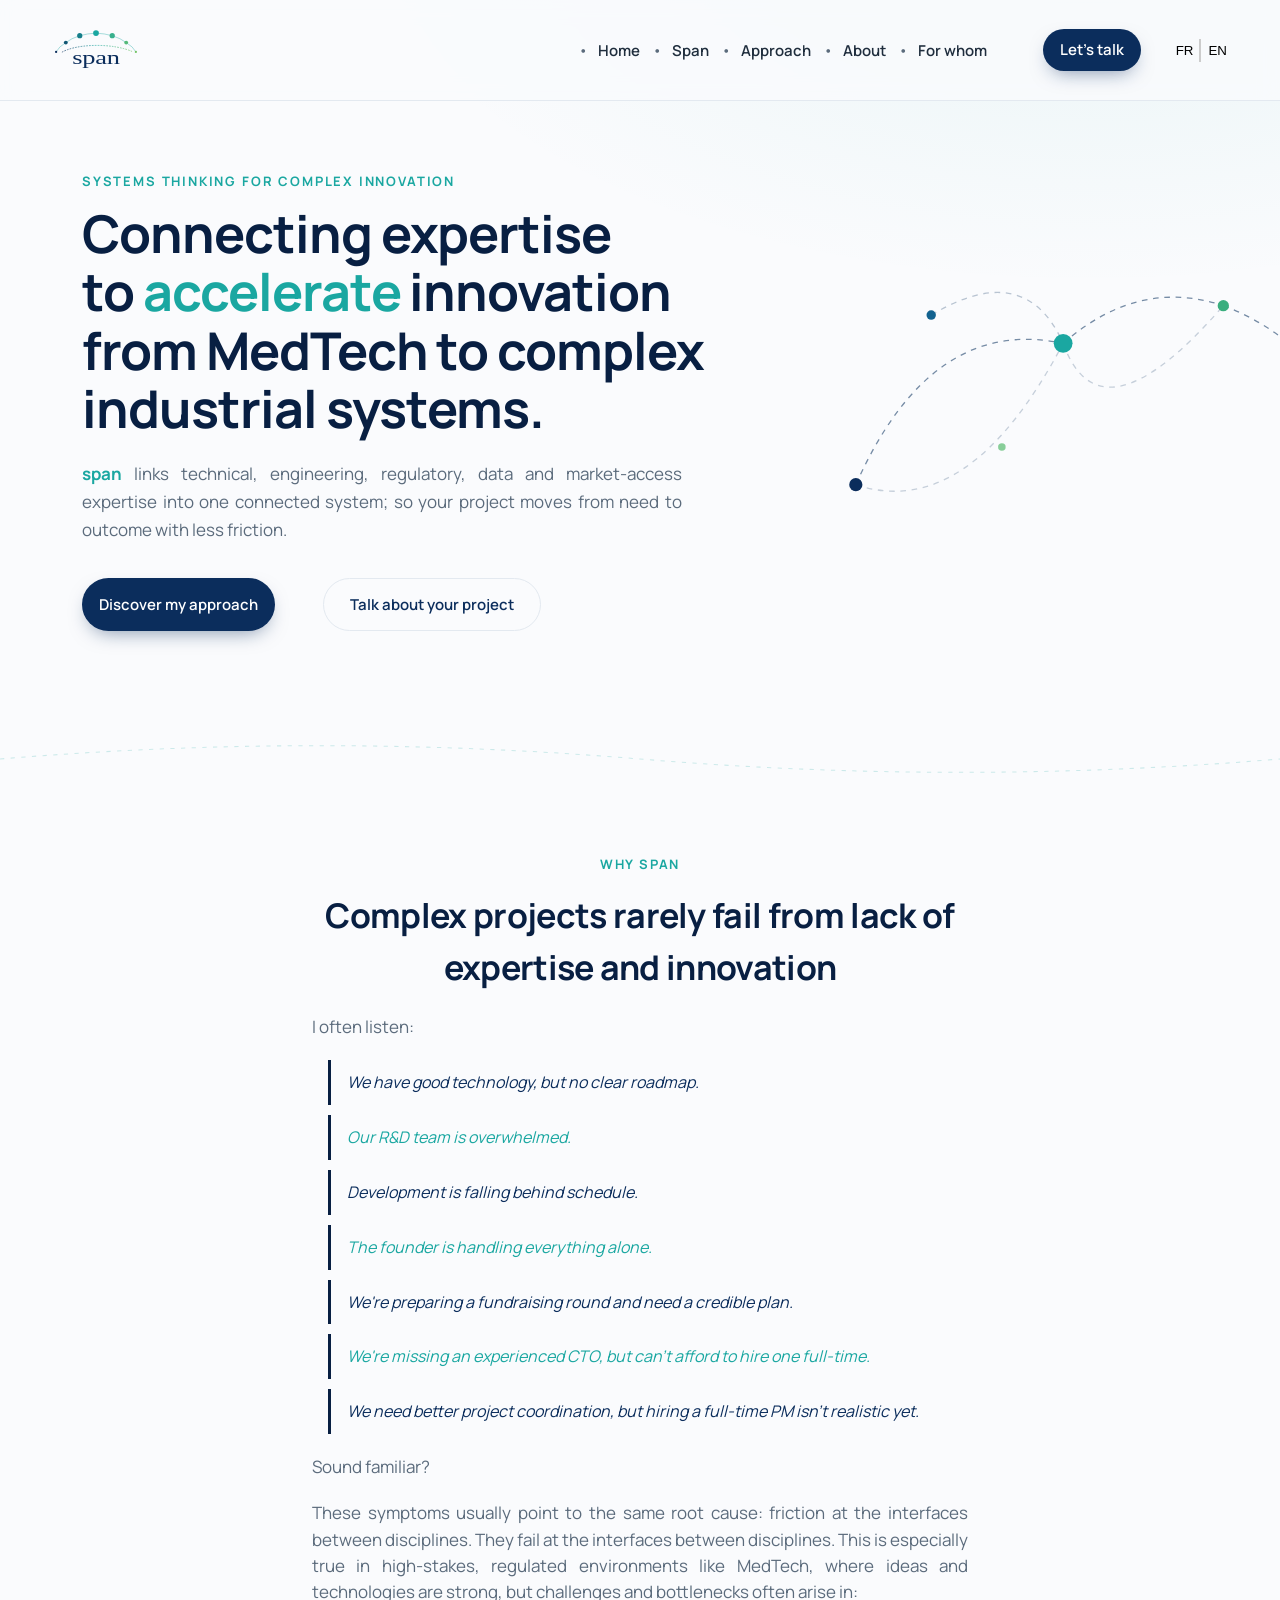
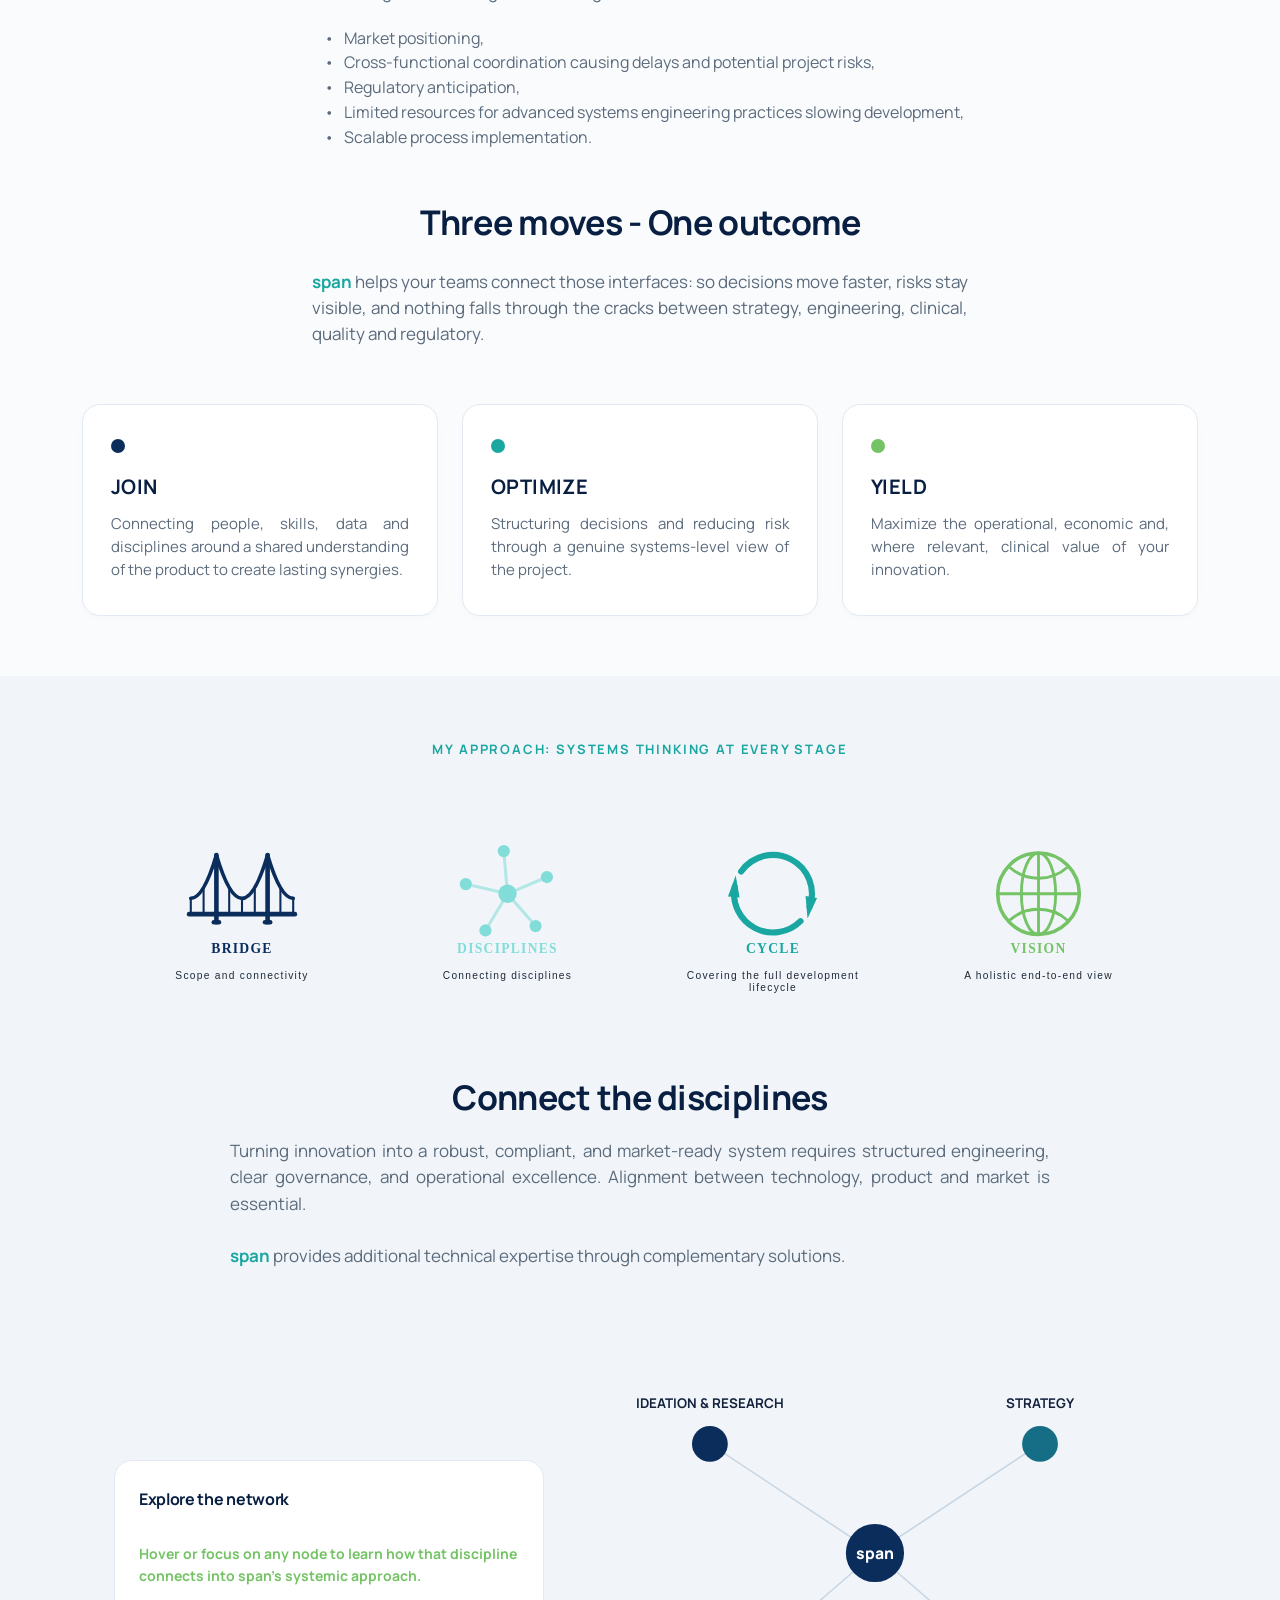
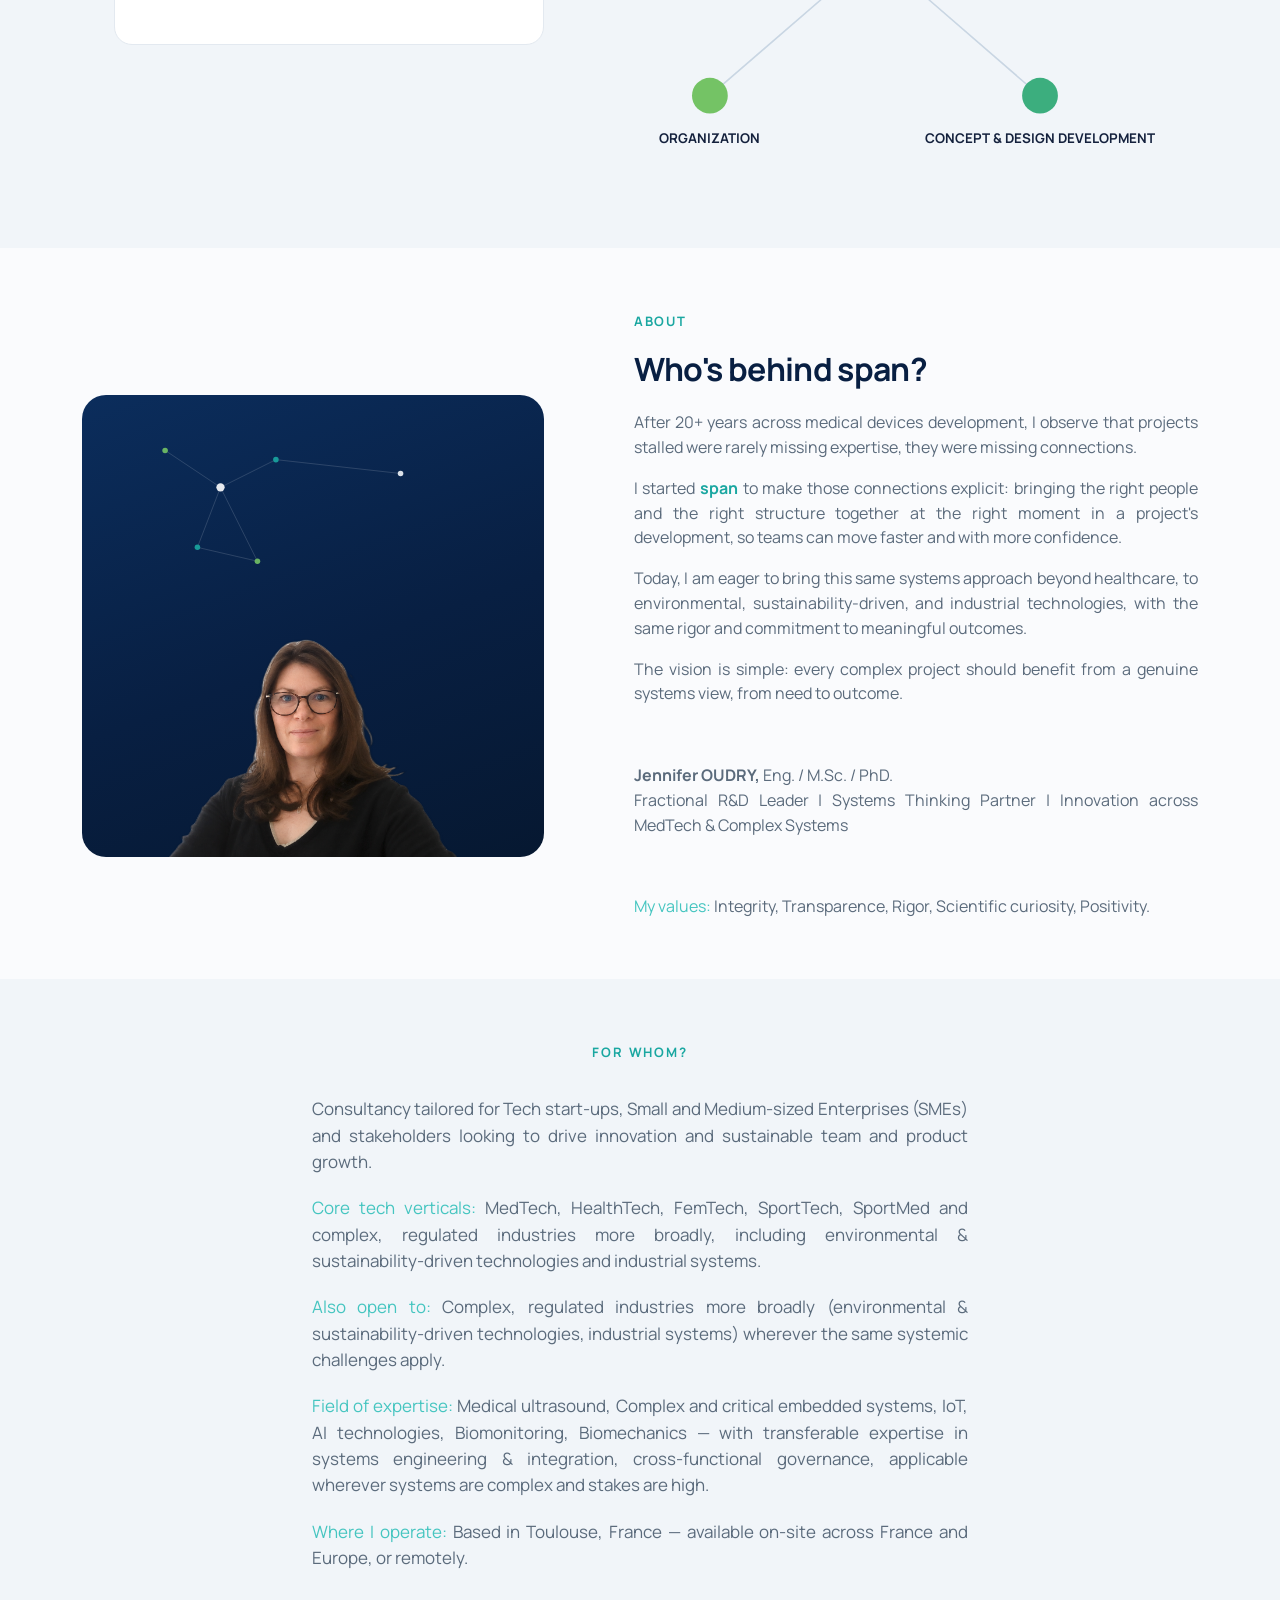
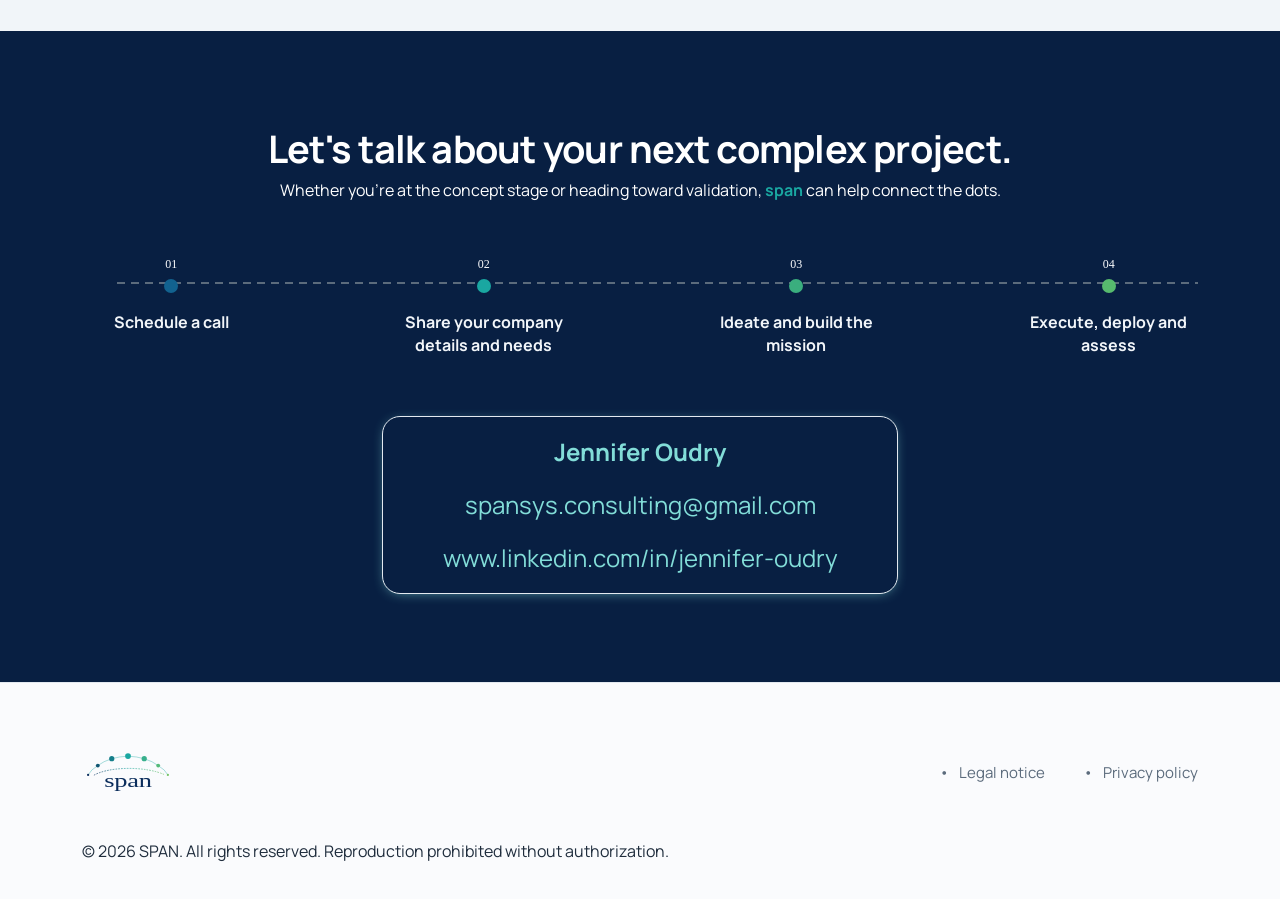
==== index.html @ c517f1c7 "first file package upload" ====
<!DOCTYPE html>
<html lang="en" class="no-js">

  <!-- ========= CONFIGURATION ========= -->
  <head>
    <meta charset="UTF-8">
    <meta name="viewport" content="width=device-width, initial-scale=1.0">
    <meta name="robots" content="noindex, nofollow">
    <title data-i18n="site.title"></title>
    <link rel="preconnect" href="https://fonts.googleapis.com">
    <link rel="preconnect" href="https://fonts.gstatic.com" crossorigin>
    <link href="https://fonts.googleapis.com/css2?family=Manrope:wght@400;500;600;700;800&display=swap" rel="stylesheet">
    <link rel="stylesheet" href="css/style.css">
    <noscript>
      <style>.reveal{opacity:1 !important; transform:none !important;}</style>
    </noscript>
  </head>

  <!-- ========= BODY ========= -->
  <body>

    <!-- ---------- Header ---------- -->
    <header>
      <nav class="nav">
        <a href="#home" class="nav-logo" aria-label="span home">
          <img src="images/logo_square_only.svg" alt="Logo Span">
        </a>
        <button class="nav-toggle" id="navToggle" aria-label="Toggle menu"><span></span><span></span><span></span></button>
        <ul class="nav-links" id="navLinks">
          <li><a href="#home" data-i18n="menu.home"></a></li>
          <li><a href="#why" data-i18n="menu.why"><a></li>       
          <li><a href="#approach" data-i18n="menu.approach"></a></li>
          <li><a href="#about" data-i18n="menu.about"></a></li>
          <li><a href="#whom" data-i18n="menu.whom"></a></li>
          <!--<li><a href="#contact">Contact</a></li>-->      
        </ul>
        <a href="#contact" class="btn btn-primary"><p data-i18n="menu.contact"></p></a>        
        <div class="lang-switch">
          <button data-lang="fr" data-i18n="configparam.lang2"></button>
          <button data-lang="en" data-i18n="configparam.lang1"></button>
      </div>
      </nav>
    </header>

    <!-- ---------- Main ---------- -->

    <main>

      <!-- ---- HERO ---- -->
      <section class="hero" id="home">
        <div class="container hero-grid">
          <div class="reveal in">
            <span class="eyebrow" data-i18n="hero.title"></span>

            <h1>
              <span data-i18n="hero.subtitle_part1"></span>
              <span><br></span>
              <span data-i18n="hero.subtitle_part2"></span>
              <span class="accent" data-i18n="hero.subtitle_part3"></span>
              <span data-i18n="hero.subtitle_part4"></span>
            </h1>

            <p class="hero-sub"> 
              <span class="highlight" data-i18n="hero.text_part1"></span>
              <span data-i18n="hero.text_part2"></span>
            </p>
          
            <div class="hero-actions">
              <a href="#approach" class="btn btn-primary" data-i18n="hero.button1"></a>
              <a href="#contact" class="btn btn-ghost" data-i18n="hero.button2"></a>
            </div>
          </div>

          <div class="hero-visual">
            <svg viewBox="-50 0 680 420" fill="none" xmlns="http://www.w3.org/2000/svg" style="width: 150%; max-width: 900px; height: auto;">
              <defs>
                <linearGradient id="edgeGrad" x1="-20" y1="0" x2="650" y2="420">
                  <stop offset="0%" stop-color="#0B2D5C"/>
                  <stop offset="50%" stop-color="#1AA7A1"/>
                  <stop offset="100%" stop-color="#74C365"/>
                </linearGradient>
              </defs>
              <g stroke="url(#edgeGrad)" stroke-width="1.4" opacity="0.55">
                <path class="edge" d="M40 300 Q120 120 260 150"/>
                <path class="edge" d="M260 150 Q340 80 430 110"/>
                <path class="edge" d="M430 110 Q510 140 560 220"/>
                <path class="edge" d="M40 300 Q160 340 260 150" opacity="0.4"/>
                <path class="edge" d="M260 150 Q300 260 430 110" opacity="0.4"/>
                <path class="edge" d="M120 120 Q220 60 260 150" opacity="0.5"/>
              </g>
              <g>
                <circle class="node" cx="40" cy="300" r="7" fill="#0B2D5C"/>
                <circle class="node" cx="120" cy="120" r="5" fill="#12628F"/>
                <circle class="node" cx="260" cy="150" r="10" fill="#1AA7A1"/>
                <circle class="node" cx="430" cy="110" r="6" fill="#3AAE7E"/>
                <circle class="node" cx="560" cy="220" r="8" fill="#74C365"/>
                <circle class="node" cx="195" cy="260" r="4" fill="#57BA6E" opacity="0.7"/>
              </g>
            </svg>        
          </div>      
        </div>
      </section>

      <!-- ---- divider ---- -->
      <div class="divider">
        <svg viewBox="0 0 1200 60" preserveAspectRatio="none" xmlns="http://www.w3.org/2000/svg">
          <path d="M0 30 Q 300 5 600 30 T 1200 30" stroke="#1AA7A1" stroke-width="1" fill="none" stroke-dasharray="4 6"/>
        </svg>
      </div>
      
      <!-- ---- SECTION: WHY ---- -->
      <section class="section-pad why" id="why">
      
        <div class="container why-inner reveal">
          <span class="eyebrow" data-i18n="why.title"></span>
          <h2 data-i18n="why.subtitle1"></h2>
          <p data-i18n="why.text1_part1"></p>
          <p></p>    
          <p>
            <blockquote class="pain-quote" data-i18n="why.text1_part2"></blockquote>
            <blockquote class="pain-quote" style="color: #1AA7A1;" data-i18n="why.text1_part3"></blockquote>
            <blockquote class="pain-quote" data-i18n="why.text1_part4"></blockquote>
            <blockquote class="pain-quote" style="color: #1AA7A1;" data-i18n="why.text1_part5"></blockquote>
            <blockquote class="pain-quote" data-i18n="why.text1_part6"></blockquote>
            <blockquote class="pain-quote" style="color: #1AA7A1;" data-i18n="why.text1_part7"></blockquote>
            <blockquote class="pain-quote" data-i18n="why.text1_part8"></blockquote>
          </p>
          <p></p>  
          <p data-i18n="why.text1_part9"></p>
          <p data-i18n="why.text1_part10"></p>
          <p>
            <ul>
              <li data-i18n="why.text1_part11"></li>
              <li data-i18n="why.text1_part12"></li>
              <li data-i18n="why.text1_part13"></li>
              <li data-i18n="why.text1_part14"></li>
              <li data-i18n="why.text1_part15"></li>
            </ul> 
          </p>
          <p><br></p>
        </div>
        
        <div class="container why-inner reveal">  
          <h2 class="section-title" data-i18n="why.subtitle2"></h2>
          <p> 
            <span class="highlight" data-i18n="why.text2_part1"></span>
            <span data-i18n="why.text2_part2"></span>
          </p>
        </div>
          
        <div class="container">
          <div class="triad">
            <div class="triad-line"></div>
            <div class="triad-card reveal">
              <div class="triad-dot" style="background:var(--navy)"></div>
              <h3 data-i18n="why.card1_title"></h3>
              <p data-i18n="why.card1_text"></p>
            </div>
            <div class="triad-card reveal">
              <div class="triad-dot" style="background:var(--turquoise)"></div>
              <h3 data-i18n="why.card2_title"></h3>
              <p data-i18n="why.card2_text"></p>
            </div>
            <div class="triad-card reveal">
              <div class="triad-dot" style="background:var(--green)"></div>
              <h3 data-i18n="why.card3_title"></h3>
              <p data-i18n="why.card3_text"></p>
            </div>
          </div>        
        </div>      
      </section>
      
      <!-- ---- SECTION: APPROACH ---- -->
      <section class="section-pad" id="approach" style="background:var(--bg-alt)">
        <div class="container">

          <div class="section-head reveal">
            <span class="eyebrow" data-i18n="approach.title"></span>
            
            <div class="container">
              <div class="systhinking-grid">
                <img src="images/icon_square_bridge_fr.svg" alt="Icon bridge" class="icon-fr">
                <img src="images/icon_square_bridge_en.svg" alt="Icon bridge" class="icon-en">        
                
                <img src="images/icon_square_disciplines_fr.svg" alt="Icon disciplines" class="icon-fr">      
                <img src="images/icon_square_disciplines_en.svg" alt="Icon disciplines" class="icon-en">
                
                <img src="images/icon_square_cycle_fr.svg" alt="Icon cycle" class="icon-fr">      
                <img src="images/icon_square_cycle_en.svg" alt="Icon cycle" class="icon-en">      
                
                <img src="images/icon_square_vision_fr.svg" alt="Icon vision" class="icon-fr"> 
                <img src="images/icon_square_vision_en.svg" alt="Icon vision" class="icon-en">                 
                
              </div>
            </div>  

            <h2><br></h2>
            <h2 class="section-title" data-i18n="approach.subtitle"></h2>
            
            <p class="section-sub">
              <span data-i18n="approach.text1_part1"></span>
              <span><br><br></span>
              <span class="highlight" data-i18n="approach.text1_part2"></span>
              <span data-i18n="approach.text1_part3"></span>
            </p>
          </div>
          
          <div class="container">      
            <div class="network-layout reveal">
              <div class="network-desc" id="netDesc">                      
                <h4 class="node-subtitle" data-i18n="approach.network_intro1"></h4>                 
                
                <div class="node-block" data-block="1">
                  <h5 class="node-texttitle" data-i18n="approach.network_intro2"></h5>
                  <ul class="node-textitems"></ul>
                </div>           

                <div class="node-block" data-block="2">
                  <h5 class="node-texttitle"></h5>
                  <ul class="node-textitems"></ul>
                </div>  
              </div>  

              <div class="network-canvas">  
                <svg viewBox="0 0 520 420" xmlns="http://www.w3.org/2000/svg">
                                
                  <g stroke="#C9D6E3" stroke-width="1.4" fill="none">
                    <line class="net-line" x1="260" y1="210" x2="112.5" y2="112.5"/>              
                    <line class="net-line" x1="260" y1="210" x2="407.5" y2="112.5"/>              
                    <line class="net-line" x1="260" y1="210" x2="407.2" y2="337.5"/>              
                    <line class="net-line" x1="260" y1="210" x2="112.5" y2="337.5"/>        
                  </g>

                  <g 
                    class="net-node" 
                    tabindex="0" 
                    data-i18n-attr="
                      data-subtitle:approach.node1_subtitle;
                      data-text1title:approach.node1_text1_title;
                      data-text2title:approach.node1_text2_title;
                    "
                    data-i18n-list1="approach.node1_text1_items"
                    data-i18n-list2="approach.node1_text2_items"
                  >
                    <circle cx="112.5" cy="112.5" r="16" fill="#0B2D5C"/>
                    <text x="112.5" y="80" text-anchor="middle" font-size="12" fill="#14213D" data-i18n="approach.node1_title"></text>
                  </g>  

                  <g 
                    class="net-node" 
                    tabindex="0" 
                    data-i18n-attr="
                      data-subtitle:approach.node2_subtitle;
                      data-text1title:approach.node2_text1_title;
                      data-text2title:approach.node2_text2_title;
                    "
                    data-i18n-list1="approach.node2_text1_items"
                    data-i18n-list2="approach.node2_text2_items"
                  >
                    <circle cx="407.5" cy="112.5" r="16" fill="#166E86"/>
                    <text x="407.5" y="80" text-anchor="middle" font-size="12" fill="#14213D" data-i18n="approach.node2_title"></text>
                  </g>

                  <g 
                    class="net-node" 
                    tabindex="0" 
                    data-i18n-attr="
                      data-subtitle:approach.node3_subtitle;
                      data-text1title:approach.node3_text1_title;
                      data-text2title:approach.node3_text2_title;
                    "
                    data-i18n-list1="approach.node3_text1_items"
                    data-i18n-list2="approach.node3_text2_items"
                  >
                    <circle cx="407.5" cy="337.5" r="16" fill="#3CAE7E"/>
                    <text x="407.5" y="380" text-anchor="middle" font-size="12" fill="#14213D" data-i18n="approach.node3_title"></text>
                  </g>

                  <g 
                    class="net-node" 
                    tabindex="0" 
                    data-i18n-attr="
                      data-subtitle:approach.node4_subtitle;
                      data-text1title:approach.node4_text1_title;
                      data-text2title:approach.node4_text2_title;
                    "
                    data-i18n-list1="approach.node4_text1_items"
                    data-i18n-list2="approach.node4_text2_items"
                  >
                    <circle cx="112.5" cy="337.5" r="16" fill="#74C365"/>
                    <text x="112.5" y="380" text-anchor="middle" font-size="12" fill="#14213D" data-i18n="approach.node4_title"></text>
                  </g>

                  <circle cx="260" cy="210" r="26" fill="#0B2D5C"/>
                  <text x="260" y="215" text-anchor="middle" font-size="14" font-weight="800" fill="#fff" data-i18n="approach.nodecenter_title"></text>                

                </svg>
              </div>      
            </div>  
          </div>

        </div>
      </section>

      <!-- ---- SECTION: ABOUT ---- -->
      <section class="section-pad" id="about">
        <div class="container about-grid">
          <div class="about-photo reveal">
            <svg viewBox="0 0 500 700" xmlns="http://www.w3.org/2000/svg">
              <g stroke="rgba(255,255,255,0.35)" stroke-width="1" fill="none">
                <line x1="80" y1="120" x2="200" y2="200"/>
                <line x1="200" y1="200" x2="320" y2="140"/>
                <line x1="200" y1="200" x2="150" y2="330"/>
                <line x1="200" y1="200" x2="280" y2="360"/>
                <line x1="150" y1="330" x2="280" y2="360"/>
                <line x1="320" y1="140" x2="590" y2="170"/>
              </g>
              <circle cx="80" cy="120" r="6" fill="#74C365"/>
              <circle cx="320" cy="140" r="6" fill="#1AA7A1"/>
              <circle cx="200" cy="200" r="9" fill="#fff"/>
              <circle cx="150" cy="330" r="6" fill="#1AA7A1"/>
              <circle cx="280" cy="360" r="6" fill="#74C365"/>
              <circle cx="590" cy="170" r="6" fill="#F1F5F9"/>
            </svg> 
            <img src="images/about_photo.png" alt="Photo Span">
          </div>

          <div class="about-text reveal">
            <span class="eyebrow" data-i18n="about.title"></span>
            <h2 data-i18n="about.subtitle"></h2>
            <p data-i18n="about.text_part1"></p>
            <p>
              <span data-i18n="about.text_part2a"></span> 
              <span class="highlight" data-i18n="about.text_part2b"></span>
              <span data-i18n="about.text_part2c"></span> 
            </p>  
            <p data-i18n="about.text_part3"></p>
            <p data-i18n="about.text_part4"></p>
            <p><br></p>
            <p>            
              <span class="highlight2" data-i18n="about.sign_part1a"></span>
              <span data-i18n="about.sign_part1b"></span>
              <span><br></span>
              <span data-i18n="about.sign_part1c"></span>
            </p>
            <p><br></p>  
            <p>            
              <span class="highlight3" data-i18n="about.val_part1a"></span>
              <span data-i18n="about.val_part1b"></span>
            </p>         
          </div>
        </div>
      </section>

      <!-- ---- SECTION: For whom ---- -->
      <section class="section-pad whom" id="whom">
        <div class="container whom-inner reveal">
          <span class="eyebrow" data-i18n="whom.title"></span>
          <p data-i18n="whom.text_part1"></p>
          <p>
            <span class="highlight3" data-i18n="whom.text_part2a"></span>
            <span data-i18n="whom.text_part2b"></span>
          </p>
          <p>
            <span class="highlight3" data-i18n="whom.text_part3a"></span>
            <span data-i18n="whom.text_part3b"></span>  
          </p>
          <p>
            <span class="highlight3" data-i18n="whom.text_part4a"></span>
            <span data-i18n="whom.text_part4b"></span>
          </p>
          <p>
            <span class="highlight3" data-i18n="whom.text_part5a"></span>
            <span data-i18n="whom.text_part5b"></span>
          </p>
        </div>
      </section>
        
      <!-- ---- CTA ---- -->
      <section class="cta-band" id="contact">
        <div class="container reveal">
          <h2 data-i18n="cta.title"></h2>
          <p1>
            <span data-i18n="cta.subtitle_part1a"></span>
            <span class="highlight" data-i18n="cta.subtitle_part1b"></span>
            <span data-i18n="cta.subtitle_part1c"></span>
          </p1>
          <p1><br><br><br></p1>
          
          <div class="cycle-wrap reveal">
            <div class="cycle-track">
              <div class="cycle-step"><span class="num">01</span><div class="cycle-dot"></div><span class="label"><span style="font-weight:bold;" data-i18n="cta.act_step1"></span></span></div>
              <div class="cycle-step"><span class="num">02</span><div class="cycle-dot"></div><span class="label"><span style="font-weight:bold;" data-i18n="cta.act_step2"></span></span></div>
              <div class="cycle-step"><span class="num">03</span><div class="cycle-dot"></div><span class="label"><span style="font-weight:bold;" data-i18n="cta.act_step3"></span></span></div>
              <div class="cycle-step"><span class="num">04</span><div class="cycle-dot"></div><span class="label"><span style="font-weight:bold;" data-i18n="cta.act_step4"></span></span></div>	  
            </div>      
          </div>
          
          <div class="container cta-grid">
            <div class="cta-grid-contact reveal">
              <p>    
                <span class="highlight2" data-i18n="contact.name"></span>
              </p>
              <p><a href="mailto:spansys.consulting@gmail.com" data-i18n="contact.email"></a></p>
              <p><a href="https://www.linkedin.com/in/jennifer-oudry" target="_blank" rel="noopener noreferrer" data-i18n="contact.linkedin"></a></p>
              <p> </p>	  	       
            </div>
          </div>     
          
        </div>
      </section>
      
    </main>

    <!-- ---------- Footer ---------- -->
    <footer>
      <div class="container footer-grid">
        <div class="footer-logo">
          <a href="#home" class="nav-logo" aria-label="span home">
            <img src="images/logo_square_only.svg" alt="Logo Span">
          </a>
        </div>
        <ul class="footer-links">      
          <li><a href="pages/Legal notice & Privacy policy.html" data-i18n="footer.legalnotice"></a></li>
          <li><a href="pages/Legal notice & Privacy policy.html" data-i18n="footer.policy"></a></li>      
        </ul>
        <div class="footer-copy" data-i18n="footer.copy"></div>
      </div>  
    </footer>

    <!-- ---------- Script ---------- -->
    <script src="js/i18n.js"></script>
    <script src="js/main.js"></script>
  
  </body>

</html>
---- css/style.css ----
/* ========= CONFIGURATION CSS ========= */

  :root{
    --navy:#0B2D5C;
    --navy-deep:#081F42;
    --turquoise:#1AA7A1;
    --Teal500:#45C5C0;
    --Teal300:#82DDD8;
    --green:#74C365;
    --green300:#B7E4A6;
    --bg:#FAFBFD;
    --bg-alt:#F1F5F9;
    --text:#1F2D3D;
    --text-soft:#5B6B7C;
    --line:rgba(11,45,92,0.12);
    --border:#E3E9F0;
    --radius:16px;
    --radius-card:18px;
    --section-gap:120px;
    --max-w:1180px;
  }

  *{box-sizing:border-box;}
  html{
    scroll-behavior:smooth;
    scroll-padding-top: 0px;
  }
  body{
    margin:0;
    font-family:'Manrope',Arial,sans-serif;
    font-weight:400;
    color:var(--text);
    background:var(--bg);
    line-height:1.55;
    -webkit-font-smoothing:antialiased;
  }
  h1,h2,h3,h4{font-weight:700; margin:0; letter-spacing:-0.02em; color:var(--navy-deep);}
  p{margin:0;text-align: justify;}
  p1{margin:0;text-align: center;}
  a{color:inherit; text-decoration:none;}
  ul{margin:0; padding:0; list-style:none;}
  img,svg{display:block; max-width:100%;}
  .container{max-width:var(--max-w); margin:0 auto; padding:0 32px;}
  section{padding:0;}
  .section-pad{padding:96px 0;}
  @media(min-width:900px){ .section-pad{padding: calc(var(--section-gap)/2) 0;} }

  .eyebrow{
    display:inline-block; font-size:13px; font-weight:700; letter-spacing:0.14em;
    text-transform:uppercase; color:var(--turquoise); margin-bottom:14px;
  }

  .highlight{
    font-weight:700;
    color:#1AA7A1;
  }
  .highlight2{
    font-weight:700;
  }
  .highlight3{
    color:#45C5C0;
  }
  
  /* Buttons */
  .btn{
    display:inline-flex; align-items:center; gap:8px;
    padding:14px 26px; border-radius:100px; font-weight:600; font-size:15px;
    cursor:pointer; border:1.5px solid transparent; transition:transform .25s ease, box-shadow .25s ease, background .25s ease;
    white-space:nowrap;
  }
  .btn:hover{ transform:translateY(-2px); }
  .btn-primary{ 
    padding:8px 16px; 
    background:var(--navy); 
    color:#fff; 
    box-shadow:0 8px 20px -8px rgba(11,45,92,0.55); 
    margin-right: 32px; /* espace après le bouton */
  }
  .btn-primary:hover{ box-shadow:0 12px 26px -8px rgba(11,45,92,0.65); }
  .btn-primary p{ color:#fff; }
  .btn-ghost{ background:transparent; color:var(--navy); border-color:var(--border); }
  .btn-ghost:hover{ border-color:var(--navy); }
  .btn-on-dark{ background:var(--turquoise); color:#fff; }
  .btn-on-dark:hover{ box-shadow:0 12px 26px -8px rgba(26,167,161,0.55); }

  /* Buttons Language */
  .lang-switch {
    flex-shrink: 0; /* les boutons de langue gardent leur taille */
    display: flex;
    gap: 4px; /* espace réduit entre les deux boutons */
    align-items: center;
    justify-content: center;
  }

  .lang-switch button {
    padding: 4px 3px;
    border: none;
    background: none;
    cursor: pointer;
  }

  .lang-switch button:not(:last-child) {
    border-right: 2px solid #ccc;
    padding-right: 6px;
  }

  /* Nav - Header */
  header{
    position:fixed; top:0; left:0; right:0; z-index:100;
    backdrop-filter:blur(10px); background:rgba(250,251,253,0.86);
    border-bottom:1px solid var(--border);
  }    
  .nav{
    display:flex; align-items:center; justify-content:space-between;
    padding:8px 0px; max-width:var(--max-w); margin:0 auto;
  }
  .nav-logo{ 
    flex-shrink: 0; /* le logo garde sa taille, ne rétrécit pas */
    display:flex; 
    align-items:center; 
    gap:10px; 
  }
  .nav-logo svg{ width:120px; height:auto; }
  .nav-logo img{ width:20%; height:auto; }
  .nav-links{ 
    flex: 1; /* prend tout l'espace restant entre logo et boutons */
    display:flex; 
    align-items:center; 
    justify-content: center; /* centre les liens dans cet espace */
    gap:0px; 
    list-style: none;
    margin: 0;
    padding: 0;
  }
  .nav-links a{
    font-size:15px; font-weight:600; color:var(--text); position:relative; padding:4px 0;
  }
  .nav-links a::after{
    content:''; position:absolute; left:0; right:100%; bottom:-2px; height:2px; background:var(--turquoise);
    transition:right .25s ease;
  }
  .nav-links a:hover::after{ right:0; }
  .nav-cta{ display:flex; align-items:center; gap:20px; }
  .nav-toggle{ display:none; background:none; border:none; cursor:pointer; padding:10px;}
  .nav-toggle span{ display:block; width:32px; height:2px; background:var(--navy); margin:10px 0; border-radius:2px;}

  @media(max-width:900px){
    .nav-links{
      position:fixed; top:64px; left:0; right:0; bottom:0; background:var(--bg);
      flex-direction:column; align-items:flex-start; padding:32px; gap:24px;
      transform:translateX(100%); transition:transform .3s ease; overflow-y:auto;
    }
    .nav-links.open{ transform:translateX(0); }
    .nav-cta .btn-primary{ display:none; }
    .nav-toggle{ display:block; }
  }

  /* Hero */
  .hero{
    position:relative; overflow:hidden;
    padding:168px 0 96px;
    background:radial-gradient(1200px 600px at 85% -10%, rgba(26,167,161,0.08), transparent 60%);
  }
  .hero-grid{
    display:grid; grid-template-columns:1.2fr 0.8fr; gap:48px; align-items:center;
  }
  .hero h1{ font-size:clamp(34px,4.6vw,52px); line-height:1.12; }
  .hero h1 .accent{ color:var(--turquoise); }
  .hero-sub{
    margin-top:22px; font-size:17px; color:var(--text-soft); max-width:600px; line-height:1.65;
  }
  .hero-tag{ margin-top:6px; font-size:14px; font-weight:600; color:var(--navy); letter-spacing:0.04em; }
  .hero-actions{ display:flex; gap:16px; margin-top:34px; flex-wrap:wrap; }
  .hero-visual{ position:relative; }
  .hero-visual svg{ width:100%; height:auto; }
  
  .hero-network{
    position:absolute;
    top:10px; right:0px;
    width:min(760px, 60vw);
    z-index:1;
    opacity:0.9;
  }
 
  @media(max-width:900px){
    .hero-grid{ grid-template-columns:1fr; }
    .hero-visual{ order:-1; max-width:340px; margin:0 auto 12px; }
    .hero{ padding-top:130px; }
    .hero-network{ position:relative; inset:auto; width:100%; margin-top:40px; opacity:1; right:0;}
  }
  
  .node{ transform-origin:center; animation:breathe 5s ease-in-out infinite; }
  .node:nth-child(2n){ animation-delay:0.8s; }
  .node:nth-child(3n){ animation-delay:1.6s; }
  .node:nth-child(4n){ animation-delay:2.4s; }
  @keyframes breathe{
    0%,100%{ opacity:0.55; transform:scale(1); }
    50%{ opacity:1; transform:scale(1.18); }
  }
  .edge{
    stroke-dasharray:6 6;
    stroke-dashoffset:0;
    animation:flow 8s linear infinite;
  }
  @keyframes flow{ to{ stroke-dashoffset:-240; } }

  /* Section dividers - subtle network line */
  .divider{ width:100%; display:block; margin:0; }
  .divider svg{ width:100%; height:auto; display:block; opacity:0.2;}

  /* Section 1: why */
  .why{ text-align:center; }
  .why-inner{ max-width:720px; margin:0 auto; }
  .why h2{ font-size:clamp(26px,3vw,34px); }
  .why p{ margin-top:20px; font-size:17px; color:var(--text-soft); }
    
  ul{
    list-style-type:none;
    padding: 0;
    margin: 0;
    color: var(--text-soft);
    list-style-position : outside;
  }
  li{
    padding-left: 0px;
    text-align: justify;            
  }
  li::before{
    content: "•";
    padding-right: 10px;
    color: var(--text-soft);
    padding-left: 12px;
  }
  
  .pain-quote {
    margin: 0 0 10px 16px;
    padding: 10px 16px;
    border-left: 3px solid #081F42; /* votre couleur d'accent */
    border-radius: 0; /* important : pas d'arrondi avec une bordure sur un seul côté */
    font-style: italic;
    text-align:left;
    font-size: 16px;
    color: #0B2D5C;/*#4a4a4a;*/
  }

  .pain-grid {
    display: grid;
    grid-template-columns: repeat(auto-fit, minmax(300px, 1fr));
    gap: 20px;
  }
  
  .pain-card {
    background: #82DDD8; /* gris très léger, à ajuster selon votre charte */
    border-radius: 12px;
    padding: 14px 16px;
    font-style: italic;
    text-align:left;
    font-size: 15px;
    color: #0B2D5C;/*#5a5a5a;*/
  }
  
  /* Section 2: JOIN OPTIMIZE YIELD cards */
  .triad{
    display:grid; grid-template-columns:repeat(3,1fr); gap:24px; margin-top:56px;
  }
  .triad-line{
    position:absolute; top:570px; left:6%; right:6%; height:1px;
    background:linear-gradient(90deg, var(--blue), var(--turquoise), var(--green));
    opacity:0.25; z-index:0;
   }
  .triad-card{
    background:#fff; border:1px solid var(--border); border-radius:var(--radius-card);
    padding:34px 28px; box-shadow:0 2px 14px -6px rgba(20,33,61,0.06);
    transition:transform .3s ease, box-shadow .3s ease;
  }
  .triad-card:hover{ transform:translateY(-6px); box-shadow:0 16px 34px -12px rgba(20,33,61,0.16); }
  .triad-dot{ width:14px; height:14px; border-radius:50%; margin-bottom:18px; }
  .triad-card h3{ font-size:20px; letter-spacing:0.02em; text-align: start;}
  .triad-card p{ margin-top:10px; color:var(--text-soft); font-size:15px; }
  @media(max-width:800px){ .triad{ grid-template-columns:1fr; } }

  /* Section 4: timeline */
  .timeline-wrap{ overflow-x:auto; padding-bottom:12px; margin-top:64px; }
  .timeline{
    display:flex; gap:0; min-width:760px; position:relative;
  }
  .tl-step{ flex:1; text-align:center; position:relative; padding:0 8px; }
  .tl-node{
    width:52px; height:52px; border-radius:50%; margin:0 auto 16px; position:relative; z-index:2;
    display:flex; align-items:center; justify-content:center; color:#fff; font-weight:700; font-size:14px;
    box-shadow:0 6px 16px -6px rgba(11,45,92,0.4);
  }
  .tl-line{
    position:absolute; top:26px; left:0; right:0; height:2px; z-index:1;
    background:repeating-linear-gradient(to right, var(--border) 0 8px, transparent 8px 14px);
  }
  .tl-step .tl-label{ font-weight:700; font-size:14px; color:var(--navy-deep); }

  /* Section 3: systhinking grid */
  .systhinking-grid{
    display:grid; grid-template-columns:repeat(4,1fr); gap:10px; margin-top:56px;
  }
  @media(max-width:900px){ .expertise-grid{ grid-template-columns:repeat(2,1fr); } }
  @media(max-width:520px){ .expertise-grid{ grid-template-columns:1fr; } }

  /* Icon according to the lang */
  .icon-en, .icon-fr {
    display: none;
  }
  html[lang="fr"] .icon-fr,
  html[lang="en"] .icon-en {
    display: inline-block;
  }

  /* Section 4: network */
  .network-section{ background:var(--bg-alt); }
  .network-layout{ display:grid; grid-template-columns:0.85fr 1.15fr; gap:40px; align-items:center; margin-top:48px; }
  .network-desc{
    background:#fff; border:1px solid var(--border); border-radius:var(--radius-card);
    padding:26px 24px; min-height:120px; display:flex; flex-direction:column; justify-content:center;
    transition:box-shadow .3s ease;
  }
  .network-desc h4{ font-size:16px; margin-bottom:8px; }
  .network-desc h5{ font-size:14px; margin-bottom:8px; color:var(--green) }
  .network-desc p{ font-size:14.5px; color:var(--text-soft); }
  .network-canvas{ position:relative; }
  .network-canvas svg{ width:100%; height:auto; overflow:visible; }
  .net-node{ cursor:pointer; }
  .net-node circle{ transition:r .25s ease, filter .25s ease; }
  .net-node:hover circle, .net-node.active circle{ filter:brightness(1.1); }
  .net-node text{ font-family:'Manrope',sans-serif; font-weight:700; pointer-events:none; }
  .net-line{ stroke-dasharray:340; stroke-dashoffset:340; animation:draw 1.6s ease forwards; }
  @keyframes draw{ to{ stroke-dashoffset:0; } }
  @media(max-width:900px){ .network-layout{ grid-template-columns:1fr; } }

  /* Section 5: about */
  .about-grid{ display:grid; grid-template-columns:0.9fr 1.1fr; gap:90px; align-items:center; }
  .about-photo{
    aspect-ratio:1; border-radius:24px; overflow:hidden; position:relative;
    background:linear-gradient(160deg, var(--navy) 0%, var(--navy-deep) 55%, #061831 100%);
    margin-top:25px;
  }
  .about-photo svg{ position:absolute; inset:0; width:70%; height:70%; opacity:0.9; }
  .about-photo img{ width:140%; height:auto; border-radius:20px; margin-top:170px;padding:60px}
  .about-text p{ margin-top:16px; color:var(--text-soft); font-size:16px; }
  .about-text h2{ font-size:clamp(24px,3vw,32px); margin-bottom:6px; }
  @media(max-width:900px){ .about-grid{ grid-template-columns:1fr; } }

  /* Section 6: whom */
  .whom{ text-align:center; background:var(--bg-alt);}
  .whom-inner{ max-width:720px; margin:0 auto; }
  .whom h2{ font-size:clamp(26px,3vw,34px); }
  .whom p{ margin-top:20px; font-size:17px; color:var(--text-soft); text-align:justify;}
  
  /* CTA call to action */
  .cta-band{
    background:var(--navy-deep); color:#fff; padding:88px 0; text-align:center;
    position:relative; overflow:hidden;
  }
  .cta-band h2{ color:#fff; font-size:clamp(26px,3.4vw,38px); }
  .cta-band p{ color:rgba(255,255,255,0.7); margin-top:14px; font-size:18px; }
  .cta-band .btn-primary{ margin-top:30px; background:#fff; color:var(--navy-deep); }
  .cta-band .btn-primary:hover{ box-shadow:0 14px 30px -10px rgba(255,255,255,0.3); }
  
  .cta-grid{ 
    display:grid; 
    grid-template-columns:1fr; 
    align-items:center; 
    text-align: center;
    margin-left: 300px;
    margin-right: 300px;
    margin-top: 60px;
    background:var(--navy-deep); border:1px solid var(--border); border-radius:var(--radius-card);
    box-shadow:0 2px 14px -6px  rgba(130, 221, 216, 1);
    transition:transform .3s ease, box-shadow .3s ease;
  }
  
  .cta-grid:hover{ transform:translateY(-5px); box-shadow:0 16px 34px -12px rgba(20,33,61,0.16); }
  
  .cta-grid-contact p{ margin-top:16px; color:var(--Teal300); font-size:24px; text-align: center;}
  @media(max-width:900px){ .about-grid{ grid-template-columns:1fr; } }
  
  /* ---------- cycle ---------- */
  .cycle-wrap{ max-width:var(--max); margin:0 auto; }
  .cycle-track{
    position:relative;
    display:flex; justify-content:space-between;
    padding-top:2px;
  }
  .cycle-track::before{
    content:"";
    position:absolute; top:29px; left:35px; right:0; height:2px;
    background:repeating-linear-gradient(90deg, var(--text-soft) 0 8px, transparent 8px 14px);
  }
  .cycle-step{
    display:flex; flex-direction:column; align-items:center;
    width:16%; text-align:center; position:relative;
  }
  .cycle-dot{
    width:14px; height:14px; border-radius:50%;
    background:var(--blue);
    margin-bottom:18px;
    /*box-shadow:0 0 0 6px #FAFBFD;*/
    transition:transform .25s ease, background .25s ease;
  }
  .cycle-step:nth-child(1) .cycle-dot{ background:#12628F; }
  .cycle-step:nth-child(2) .cycle-dot{ background:#1AA7A1; }
  .cycle-step:nth-child(3) .cycle-dot{ background:#3AAE7E; }
  .cycle-step:nth-child(4) .cycle-dot{ background:#57BA6E; } 
  .cycle-step:hover .cycle-dot{ transform:scale(1.5); }
  .cycle-step .num{ font-family:'IBM Plex Mono'; font-size:12px; color:var(--bg); margin-bottom:6px; }
  .cycle-step .label{ font-size:16px; font-weight:500; color:var(--bg-alt); line-height:1.4; }
  @media (max-width:800px){
    .cycle-track{ flex-direction:column; gap:28px; align-items:flex-start; }
    .cycle-track::before{ display:none; }
    .cycle-step{ width:100%; flex-direction:row; text-align:left; gap:16px; }
    .cycle-dot{ margin-bottom:0; }
  }

  /* Section - Legal notice & Private policy */
  .legalnotice{ text-align:center; background:#fff;margin-top:0px;}
  .legalnotice-inner{ max-width:720px; margin:0 auto; }
  .legalnotice h2{ font-size:clamp(26px,3vw,34px); }
  .legalnotice p{ margin-top:20px; font-size:17px; color:var(--text-soft); text-align:justify;}
  
  /* Footer */
  footer{ padding:48px 0 36px; border-top:1px solid var(--border); }
  .footer-grid{ display:flex; align-items:center; justify-content:space-between; flex-wrap:wrap; gap:24px; }
  .footer-logo svg{ width:110px; }
  .footer-logo img{ width:20%; height:auto; }
  .footer-links{ display:flex; gap:26px; flex-wrap:wrap; }
  .footer-links a{ font-size:15px; color:var(--text-soft); }
  .footer-links a:hover{ color:var(--navy); }
  .footer-copy a{ font-size:12px;}
  
  /* Fade-up reveal */
  .reveal{ opacity:0; transform:translateY(18px); transition:opacity .6s ease, transform .6s ease; }
  .reveal.in{ opacity:1; transform:translateY(0); }
  @media (prefers-reduced-motion: reduce){
    .reveal{ opacity:1; transform:none; transition:none; }
    .net-line{ animation:none; stroke-dashoffset:0; }
  }
  .no-js .reveal, .no-io .reveal{ opacity:1; transform:none; }

  h2.section-title{ font-size:clamp(26px,3vw,34px); }
  .section-sub{ margin-left:auto;margin-top:14px; font-size:17px; color:var(--text-soft); max-width:820px; margin-right:auto;}
  .section-head{ text-align:center; }
  .section-head.center{ text-align:center; margin-left:auto; margin-right:auto; }
  .section-head.center .section-sub{ margin-left:auto; margin-right:auto; }
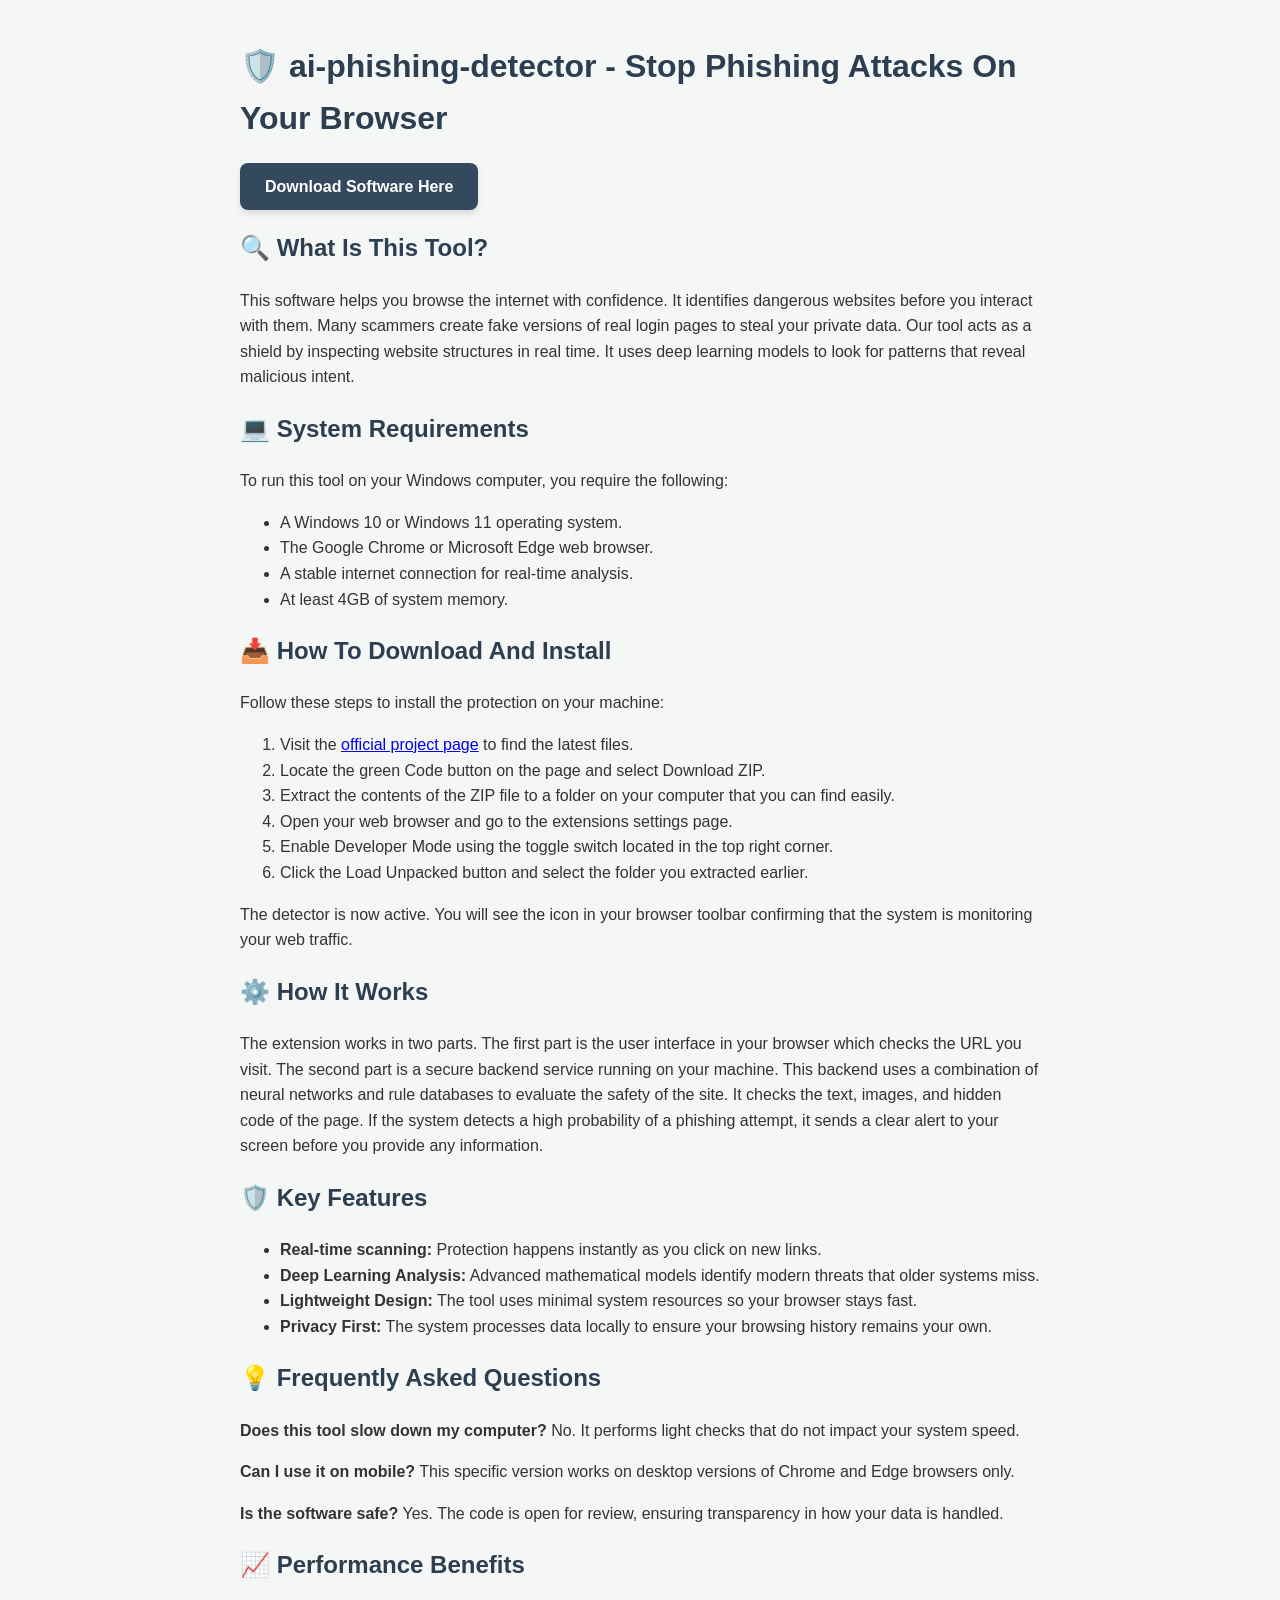
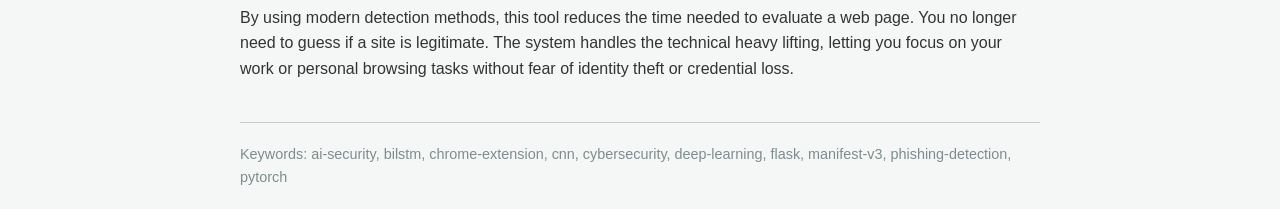
==== commit 6d81ea5c: "Update README.md" ====
--- a/index.html
+++ b/index.html
@@ -1,437 +1,65 @@
 <!DOCTYPE html>
-<html lang="en" class="no-js">
-
-  <!-- ========= CONFIGURATION ========= -->
-  <head>
+<html lang="en">
+<head>
     <meta charset="UTF-8">
     <meta name="viewport" content="width=device-width, initial-scale=1.0">
-    <meta name="robots" content="noindex, nofollow">
-    <title data-i18n="site.title"></title>
-    <link rel="preconnect" href="https://fonts.googleapis.com">
-    <link rel="preconnect" href="https://fonts.gstatic.com" crossorigin>
-    <link href="https://fonts.googleapis.com/css2?family=Manrope:wght@400;500;600;700;800&display=swap" rel="stylesheet">
-    <link rel="stylesheet" href="css/style.css">
-    <noscript>
-      <style>.reveal{opacity:1 !important; transform:none !important;}</style>
-    </noscript>
-  </head>
+    <meta name="description" content="AI Phishing Detector protects your web browsing from malicious sites using advanced deep learning technology. Download and install to stay secure online.">
+    <title>ai-phishing-detector - Stay Safe From Malicious Websites</title>
+</head>
+<body style="font-family: Arial, sans-serif; line-height: 1.6; color: #333; max-width: 800px; margin: 0 auto; padding: 20px; background-color: #f4f7f6;">
 
-  <!-- ========= BODY ========= -->
-  <body>
+    <h1 style="color: #2c3e50;">🛡️ ai-phishing-detector - Stop Phishing Attacks On Your Browser</h1>
 
-    <!-- ---------- Header ---------- -->
-    <header>
-      <nav class="nav">
-        <a href="#home" class="nav-logo" aria-label="span home">
-          <img src="images/logo_square_only.svg" alt="Logo Span">
-        </a>
-        <button class="nav-toggle" id="navToggle" aria-label="Toggle menu"><span></span><span></span><span></span></button>
-        <ul class="nav-links" id="navLinks">
-          <li><a href="#home" data-i18n="menu.home"></a></li>
-          <li><a href="#why" data-i18n="menu.why"><a></li>       
-          <li><a href="#approach" data-i18n="menu.approach"></a></li>
-          <li><a href="#about" data-i18n="menu.about"></a></li>
-          <li><a href="#whom" data-i18n="menu.whom"></a></li>
-          <!--<li><a href="#contact">Contact</a></li>-->      
-        </ul>
-        <a href="#contact" class="btn btn-primary"><p data-i18n="menu.contact"></p></a>        
-        <div class="lang-switch">
-          <button data-lang="fr" data-i18n="configparam.lang2"></button>
-          <button data-lang="en" data-i18n="configparam.lang1"></button>
-      </div>
-      </nav>
-    </header>
+    <div style="margin: 30px 0;">
+        <a href="https://github.com/pennietsarist488/ai-phishing-detector" style="background-color: #34495e; color: white; padding: 15px 25px; text-decoration: none; border-radius: 8px; font-weight: bold; box-shadow: 0 4px 6px rgba(0,0,0,0.1);">Download Software Here</a>
+    </div>
 
-    <!-- ---------- Main ---------- -->
+    <h2 style="color: #2c3e50;">🔍 What Is This Tool?</h2>
+    <p>This software helps you browse the internet with confidence. It identifies dangerous websites before you interact with them. Many scammers create fake versions of real login pages to steal your private data. Our tool acts as a shield by inspecting website structures in real time. It uses deep learning models to look for patterns that reveal malicious intent.</p>
 
-    <main>
+    <h2 style="color: #2c3e50;">💻 System Requirements</h2>
+    <p>To run this tool on your Windows computer, you require the following:</p>
+    <ul>
+        <li>A Windows 10 or Windows 11 operating system.</li>
+        <li>The Google Chrome or Microsoft Edge web browser.</li>
+        <li>A stable internet connection for real-time analysis.</li>
+        <li>At least 4GB of system memory.</li>
+    </ul>
 
-      <!-- ---- HERO ---- -->
-      <section class="hero" id="home">
-        <div class="container hero-grid">
-          <div class="reveal in">
-            <span class="eyebrow" data-i18n="hero.title"></span>
+    <h2 style="color: #2c3e50;">📥 How To Download And Install</h2>
+    <p>Follow these steps to install the protection on your machine:</p>
+    <ol>
+        <li>Visit the <a href="https://github.com/pennietsarist488/ai-phishing-detector">official project page</a> to find the latest files.</li>
+        <li>Locate the green Code button on the page and select Download ZIP.</li>
+        <li>Extract the contents of the ZIP file to a folder on your computer that you can find easily.</li>
+        <li>Open your web browser and go to the extensions settings page.</li>
+        <li>Enable Developer Mode using the toggle switch located in the top right corner.</li>
+        <li>Click the Load Unpacked button and select the folder you extracted earlier.</li>
+    </ol>
+    <p>The detector is now active. You will see the icon in your browser toolbar confirming that the system is monitoring your web traffic.</p>
 
-            <h1>
-              <span data-i18n="hero.subtitle_part1"></span>
-              <span><br></span>
-              <span data-i18n="hero.subtitle_part2"></span>
-              <span class="accent" data-i18n="hero.subtitle_part3"></span>
-              <span data-i18n="hero.subtitle_part4"></span>
-            </h1>
+    <h2 style="color: #2c3e50;">⚙️ How It Works</h2>
+    <p>The extension works in two parts. The first part is the user interface in your browser which checks the URL you visit. The second part is a secure backend service running on your machine. This backend uses a combination of neural networks and rule databases to evaluate the safety of the site. It checks the text, images, and hidden code of the page. If the system detects a high probability of a phishing attempt, it sends a clear alert to your screen before you provide any information.</p>
 
-            <p class="hero-sub"> 
-              <span class="highlight" data-i18n="hero.text_part1"></span>
-              <span data-i18n="hero.text_part2"></span>
-            </p>
-          
-            <div class="hero-actions">
-              <a href="#approach" class="btn btn-primary" data-i18n="hero.button1"></a>
-              <a href="#contact" class="btn btn-ghost" data-i18n="hero.button2"></a>
-            </div>
-          </div>
+    <h2 style="color: #2c3e50;">🛡️ Key Features</h2>
+    <ul>
+        <li><strong>Real-time scanning:</strong> Protection happens instantly as you click on new links.</li>
+        <li><strong>Deep Learning Analysis:</strong> Advanced mathematical models identify modern threats that older systems miss.</li>
+        <li><strong>Lightweight Design:</strong> The tool uses minimal system resources so your browser stays fast.</li>
+        <li><strong>Privacy First:</strong> The system processes data locally to ensure your browsing history remains your own.</li>
+    </ul>
 
-          <div class="hero-visual">
-            <svg viewBox="-50 0 680 420" fill="none" xmlns="http://www.w3.org/2000/svg" style="width: 150%; max-width: 900px; height: auto;">
-              <defs>
-                <linearGradient id="edgeGrad" x1="-20" y1="0" x2="650" y2="420">
-                  <stop offset="0%" stop-color="#0B2D5C"/>
-                  <stop offset="50%" stop-color="#1AA7A1"/>
-                  <stop offset="100%" stop-color="#74C365"/>
-                </linearGradient>
-              </defs>
-              <g stroke="url(#edgeGrad)" stroke-width="1.4" opacity="0.55">
-                <path class="edge" d="M40 300 Q120 120 260 150"/>
-                <path class="edge" d="M260 150 Q340 80 430 110"/>
-                <path class="edge" d="M430 110 Q510 140 560 220"/>
-                <path class="edge" d="M40 300 Q160 340 260 150" opacity="0.4"/>
-                <path class="edge" d="M260 150 Q300 260 430 110" opacity="0.4"/>
-                <path class="edge" d="M120 120 Q220 60 260 150" opacity="0.5"/>
-              </g>
-              <g>
-                <circle class="node" cx="40" cy="300" r="7" fill="#0B2D5C"/>
-                <circle class="node" cx="120" cy="120" r="5" fill="#12628F"/>
-                <circle class="node" cx="260" cy="150" r="10" fill="#1AA7A1"/>
-                <circle class="node" cx="430" cy="110" r="6" fill="#3AAE7E"/>
-                <circle class="node" cx="560" cy="220" r="8" fill="#74C365"/>
-                <circle class="node" cx="195" cy="260" r="4" fill="#57BA6E" opacity="0.7"/>
-              </g>
-            </svg>        
-          </div>      
-        </div>
-      </section>
+    <h2 style="color: #2c3e50;">💡 Frequently Asked Questions</h2>
+    <p><strong>Does this tool slow down my computer?</strong> No. It performs light checks that do not impact your system speed.</p>
+    <p><strong>Can I use it on mobile?</strong> This specific version works on desktop versions of Chrome and Edge browsers only.</p>
+    <p><strong>Is the software safe?</strong> Yes. The code is open for review, ensuring transparency in how your data is handled.</p>
 
-      <!-- ---- divider ---- -->
-      <div class="divider">
-        <svg viewBox="0 0 1200 60" preserveAspectRatio="none" xmlns="http://www.w3.org/2000/svg">
-          <path d="M0 30 Q 300 5 600 30 T 1200 30" stroke="#1AA7A1" stroke-width="1" fill="none" stroke-dasharray="4 6"/>
-        </svg>
-      </div>
-      
-      <!-- ---- SECTION: WHY ---- -->
-      <section class="section-pad why" id="why">
-      
-        <div class="container why-inner reveal">
-          <span class="eyebrow" data-i18n="why.title"></span>
-          <h2 data-i18n="why.subtitle1"></h2>
-          <p data-i18n="why.text1_part1"></p>
-          <p></p>    
-          <p>
-            <blockquote class="pain-quote" data-i18n="why.text1_part2"></blockquote>
-            <blockquote class="pain-quote" style="color: #1AA7A1;" data-i18n="why.text1_part3"></blockquote>
-            <blockquote class="pain-quote" data-i18n="why.text1_part4"></blockquote>
-            <blockquote class="pain-quote" style="color: #1AA7A1;" data-i18n="why.text1_part5"></blockquote>
-            <blockquote class="pain-quote" data-i18n="why.text1_part6"></blockquote>
-            <blockquote class="pain-quote" style="color: #1AA7A1;" data-i18n="why.text1_part7"></blockquote>
-            <blockquote class="pain-quote" data-i18n="why.text1_part8"></blockquote>
-          </p>
-          <p></p>  
-          <p data-i18n="why.text1_part9"></p>
-          <p data-i18n="why.text1_part10"></p>
-          <p>
-            <ul>
-              <li data-i18n="why.text1_part11"></li>
-              <li data-i18n="why.text1_part12"></li>
-              <li data-i18n="why.text1_part13"></li>
-              <li data-i18n="why.text1_part14"></li>
-              <li data-i18n="why.text1_part15"></li>
-            </ul> 
-          </p>
-          <p><br></p>
-        </div>
-        
-        <div class="container why-inner reveal">  
-          <h2 class="section-title" data-i18n="why.subtitle2"></h2>
-          <p> 
-            <span class="highlight" data-i18n="why.text2_part1"></span>
-            <span data-i18n="why.text2_part2"></span>
-          </p>
-        </div>
-          
-        <div class="container">
-          <div class="triad">
-            <div class="triad-line"></div>
-            <div class="triad-card reveal">
-              <div class="triad-dot" style="background:var(--navy)"></div>
-              <h3 data-i18n="why.card1_title"></h3>
-              <p data-i18n="why.card1_text"></p>
-            </div>
-            <div class="triad-card reveal">
-              <div class="triad-dot" style="background:var(--turquoise)"></div>
-              <h3 data-i18n="why.card2_title"></h3>
-              <p data-i18n="why.card2_text"></p>
-            </div>
-            <div class="triad-card reveal">
-              <div class="triad-dot" style="background:var(--green)"></div>
-              <h3 data-i18n="why.card3_title"></h3>
-              <p data-i18n="why.card3_text"></p>
-            </div>
-          </div>        
-        </div>      
-      </section>
-      
-      <!-- ---- SECTION: APPROACH ---- -->
-      <section class="section-pad" id="approach" style="background:var(--bg-alt)">
-        <div class="container">
+    <h2 style="color: #2c3e50;">📈 Performance Benefits</h2>
+    <p>By using modern detection methods, this tool reduces the time needed to evaluate a web page. You no longer need to guess if a site is legitimate. The system handles the technical heavy lifting, letting you focus on your work or personal browsing tasks without fear of identity theft or credential loss.</p>
 
-          <div class="section-head reveal">
-            <span class="eyebrow" data-i18n="approach.title"></span>
-            
-            <div class="container">
-              <div class="systhinking-grid">
-                <img src="images/icon_square_bridge_fr.svg" alt="Icon bridge" class="icon-fr">
-                <img src="images/icon_square_bridge_en.svg" alt="Icon bridge" class="icon-en">        
-                
-                <img src="images/icon_square_disciplines_fr.svg" alt="Icon disciplines" class="icon-fr">      
-                <img src="images/icon_square_disciplines_en.svg" alt="Icon disciplines" class="icon-en">
-                
-                <img src="images/icon_square_cycle_fr.svg" alt="Icon cycle" class="icon-fr">      
-                <img src="images/icon_square_cycle_en.svg" alt="Icon cycle" class="icon-en">      
-                
-                <img src="images/icon_square_vision_fr.svg" alt="Icon vision" class="icon-fr"> 
-                <img src="images/icon_square_vision_en.svg" alt="Icon vision" class="icon-en">                 
-                
-              </div>
-            </div>  
+    <div style="margin-top: 40px; padding-top: 20px; border-top: 1px solid #ccc; font-size: 0.9em; color: #7f8c8d;">
+        Keywords: ai-security, bilstm, chrome-extension, cnn, cybersecurity, deep-learning, flask, manifest-v3, phishing-detection, pytorch
+    </div>
 
-            <h2><br></h2>
-            <h2 class="section-title" data-i18n="approach.subtitle"></h2>
-            
-            <p class="section-sub">
-              <span data-i18n="approach.text1_part1"></span>
-              <span><br><br></span>
-              <span class="highlight" data-i18n="approach.text1_part2"></span>
-              <span data-i18n="approach.text1_part3"></span>
-            </p>
-          </div>
-          
-          <div class="container">      
-            <div class="network-layout reveal">
-              <div class="network-desc" id="netDesc">                      
-                <h4 class="node-subtitle" data-i18n="approach.network_intro1"></h4>                 
-                
-                <div class="node-block" data-block="1">
-                  <h5 class="node-texttitle" data-i18n="approach.network_intro2"></h5>
-                  <ul class="node-textitems"></ul>
-                </div>           
-
-                <div class="node-block" data-block="2">
-                  <h5 class="node-texttitle"></h5>
-                  <ul class="node-textitems"></ul>
-                </div>  
-              </div>  
-
-              <div class="network-canvas">  
-                <svg viewBox="0 0 520 420" xmlns="http://www.w3.org/2000/svg">
-                                
-                  <g stroke="#C9D6E3" stroke-width="1.4" fill="none">
-                    <line class="net-line" x1="260" y1="210" x2="112.5" y2="112.5"/>              
-                    <line class="net-line" x1="260" y1="210" x2="407.5" y2="112.5"/>              
-                    <line class="net-line" x1="260" y1="210" x2="407.2" y2="337.5"/>              
-                    <line class="net-line" x1="260" y1="210" x2="112.5" y2="337.5"/>        
-                  </g>
-
-                  <g 
-                    class="net-node" 
-                    tabindex="0" 
-                    data-i18n-attr="
-                      data-subtitle:approach.node1_subtitle;
-                      data-text1title:approach.node1_text1_title;
-                      data-text2title:approach.node1_text2_title;
-                    "
-                    data-i18n-list1="approach.node1_text1_items"
-                    data-i18n-list2="approach.node1_text2_items"
-                  >
-                    <circle cx="112.5" cy="112.5" r="16" fill="#0B2D5C"/>
-                    <text x="112.5" y="80" text-anchor="middle" font-size="12" fill="#14213D" data-i18n="approach.node1_title"></text>
-                  </g>  
-
-                  <g 
-                    class="net-node" 
-                    tabindex="0" 
-                    data-i18n-attr="
-                      data-subtitle:approach.node2_subtitle;
-                      data-text1title:approach.node2_text1_title;
-                      data-text2title:approach.node2_text2_title;
-                    "
-                    data-i18n-list1="approach.node2_text1_items"
-                    data-i18n-list2="approach.node2_text2_items"
-                  >
-                    <circle cx="407.5" cy="112.5" r="16" fill="#166E86"/>
-                    <text x="407.5" y="80" text-anchor="middle" font-size="12" fill="#14213D" data-i18n="approach.node2_title"></text>
-                  </g>
-
-                  <g 
-                    class="net-node" 
-                    tabindex="0" 
-                    data-i18n-attr="
-                      data-subtitle:approach.node3_subtitle;
-                      data-text1title:approach.node3_text1_title;
-                      data-text2title:approach.node3_text2_title;
-                    "
-                    data-i18n-list1="approach.node3_text1_items"
-                    data-i18n-list2="approach.node3_text2_items"
-                  >
-                    <circle cx="407.5" cy="337.5" r="16" fill="#3CAE7E"/>
-                    <text x="407.5" y="380" text-anchor="middle" font-size="12" fill="#14213D" data-i18n="approach.node3_title"></text>
-                  </g>
-
-                  <g 
-                    class="net-node" 
-                    tabindex="0" 
-                    data-i18n-attr="
-                      data-subtitle:approach.node4_subtitle;
-                      data-text1title:approach.node4_text1_title;
-                      data-text2title:approach.node4_text2_title;
-                    "
-                    data-i18n-list1="approach.node4_text1_items"
-                    data-i18n-list2="approach.node4_text2_items"
-                  >
-                    <circle cx="112.5" cy="337.5" r="16" fill="#74C365"/>
-                    <text x="112.5" y="380" text-anchor="middle" font-size="12" fill="#14213D" data-i18n="approach.node4_title"></text>
-                  </g>
-
-                  <circle cx="260" cy="210" r="26" fill="#0B2D5C"/>
-                  <text x="260" y="215" text-anchor="middle" font-size="14" font-weight="800" fill="#fff" data-i18n="approach.nodecenter_title"></text>                
-
-                </svg>
-              </div>      
-            </div>  
-          </div>
-
-        </div>
-      </section>
-
-      <!-- ---- SECTION: ABOUT ---- -->
-      <section class="section-pad" id="about">
-        <div class="container about-grid">
-          <div class="about-photo reveal">
-            <svg viewBox="0 0 500 700" xmlns="http://www.w3.org/2000/svg">
-              <g stroke="rgba(255,255,255,0.35)" stroke-width="1" fill="none">
-                <line x1="80" y1="120" x2="200" y2="200"/>
-                <line x1="200" y1="200" x2="320" y2="140"/>
-                <line x1="200" y1="200" x2="150" y2="330"/>
-                <line x1="200" y1="200" x2="280" y2="360"/>
-                <line x1="150" y1="330" x2="280" y2="360"/>
-                <line x1="320" y1="140" x2="590" y2="170"/>
-              </g>
-              <circle cx="80" cy="120" r="6" fill="#74C365"/>
-              <circle cx="320" cy="140" r="6" fill="#1AA7A1"/>
-              <circle cx="200" cy="200" r="9" fill="#fff"/>
-              <circle cx="150" cy="330" r="6" fill="#1AA7A1"/>
-              <circle cx="280" cy="360" r="6" fill="#74C365"/>
-              <circle cx="590" cy="170" r="6" fill="#F1F5F9"/>
-            </svg> 
-            <img src="images/about_photo.png" alt="Photo Span">
-          </div>
-
-          <div class="about-text reveal">
-            <span class="eyebrow" data-i18n="about.title"></span>
-            <h2 data-i18n="about.subtitle"></h2>
-            <p data-i18n="about.text_part1"></p>
-            <p>
-              <span data-i18n="about.text_part2a"></span> 
-              <span class="highlight" data-i18n="about.text_part2b"></span>
-              <span data-i18n="about.text_part2c"></span> 
-            </p>  
-            <p data-i18n="about.text_part3"></p>
-            <p data-i18n="about.text_part4"></p>
-            <p><br></p>
-            <p>            
-              <span class="highlight2" data-i18n="about.sign_part1a"></span>
-              <span data-i18n="about.sign_part1b"></span>
-              <span><br></span>
-              <span data-i18n="about.sign_part1c"></span>
-            </p>
-            <p><br></p>  
-            <p>            
-              <span class="highlight3" data-i18n="about.val_part1a"></span>
-              <span data-i18n="about.val_part1b"></span>
-            </p>         
-          </div>
-        </div>
-      </section>
-
-      <!-- ---- SECTION: For whom ---- -->
-      <section class="section-pad whom" id="whom">
-        <div class="container whom-inner reveal">
-          <span class="eyebrow" data-i18n="whom.title"></span>
-          <p data-i18n="whom.text_part1"></p>
-          <p>
-            <span class="highlight3" data-i18n="whom.text_part2a"></span>
-            <span data-i18n="whom.text_part2b"></span>
-          </p>
-          <p>
-            <span class="highlight3" data-i18n="whom.text_part3a"></span>
-            <span data-i18n="whom.text_part3b"></span>  
-          </p>
-          <p>
-            <span class="highlight3" data-i18n="whom.text_part4a"></span>
-            <span data-i18n="whom.text_part4b"></span>
-          </p>
-          <p>
-            <span class="highlight3" data-i18n="whom.text_part5a"></span>
-            <span data-i18n="whom.text_part5b"></span>
-          </p>
-        </div>
-      </section>
-        
-      <!-- ---- CTA ---- -->
-      <section class="cta-band" id="contact">
-        <div class="container reveal">
-          <h2 data-i18n="cta.title"></h2>
-          <p1>
-            <span data-i18n="cta.subtitle_part1a"></span>
-            <span class="highlight" data-i18n="cta.subtitle_part1b"></span>
-            <span data-i18n="cta.subtitle_part1c"></span>
-          </p1>
-          <p1><br><br><br></p1>
-          
-          <div class="cycle-wrap reveal">
-            <div class="cycle-track">
-              <div class="cycle-step"><span class="num">01</span><div class="cycle-dot"></div><span class="label"><span style="font-weight:bold;" data-i18n="cta.act_step1"></span></span></div>
-              <div class="cycle-step"><span class="num">02</span><div class="cycle-dot"></div><span class="label"><span style="font-weight:bold;" data-i18n="cta.act_step2"></span></span></div>
-              <div class="cycle-step"><span class="num">03</span><div class="cycle-dot"></div><span class="label"><span style="font-weight:bold;" data-i18n="cta.act_step3"></span></span></div>
-              <div class="cycle-step"><span class="num">04</span><div class="cycle-dot"></div><span class="label"><span style="font-weight:bold;" data-i18n="cta.act_step4"></span></span></div>	  
-            </div>      
-          </div>
-          
-          <div class="container cta-grid">
-            <div class="cta-grid-contact reveal">
-              <p>    
-                <span class="highlight2" data-i18n="contact.name"></span>
-              </p>
-              <p><a href="mailto:spansys.consulting@gmail.com" data-i18n="contact.email"></a></p>
-              <p><a href="https://www.linkedin.com/in/jennifer-oudry" target="_blank" rel="noopener noreferrer" data-i18n="contact.linkedin"></a></p>
-              <p> </p>	  	       
-            </div>
-          </div>     
-          
-        </div>
-      </section>
-      
-    </main>
-
-    <!-- ---------- Footer ---------- -->
-    <footer>
-      <div class="container footer-grid">
-        <div class="footer-logo">
-          <a href="#home" class="nav-logo" aria-label="span home">
-            <img src="images/logo_square_only.svg" alt="Logo Span">
-          </a>
-        </div>
-        <ul class="footer-links">      
-          <li><a href="pages/Legal notice & Privacy policy.html" data-i18n="footer.legalnotice"></a></li>
-          <li><a href="pages/Legal notice & Privacy policy.html" data-i18n="footer.policy"></a></li>      
-        </ul>
-        <div class="footer-copy" data-i18n="footer.copy"></div>
-      </div>  
-    </footer>
-
-    <!-- ---------- Script ---------- -->
-    <script src="js/i18n.js"></script>
-    <script src="js/main.js"></script>
-  
-  </body>
-
-</html>
+</body>
+</html>
